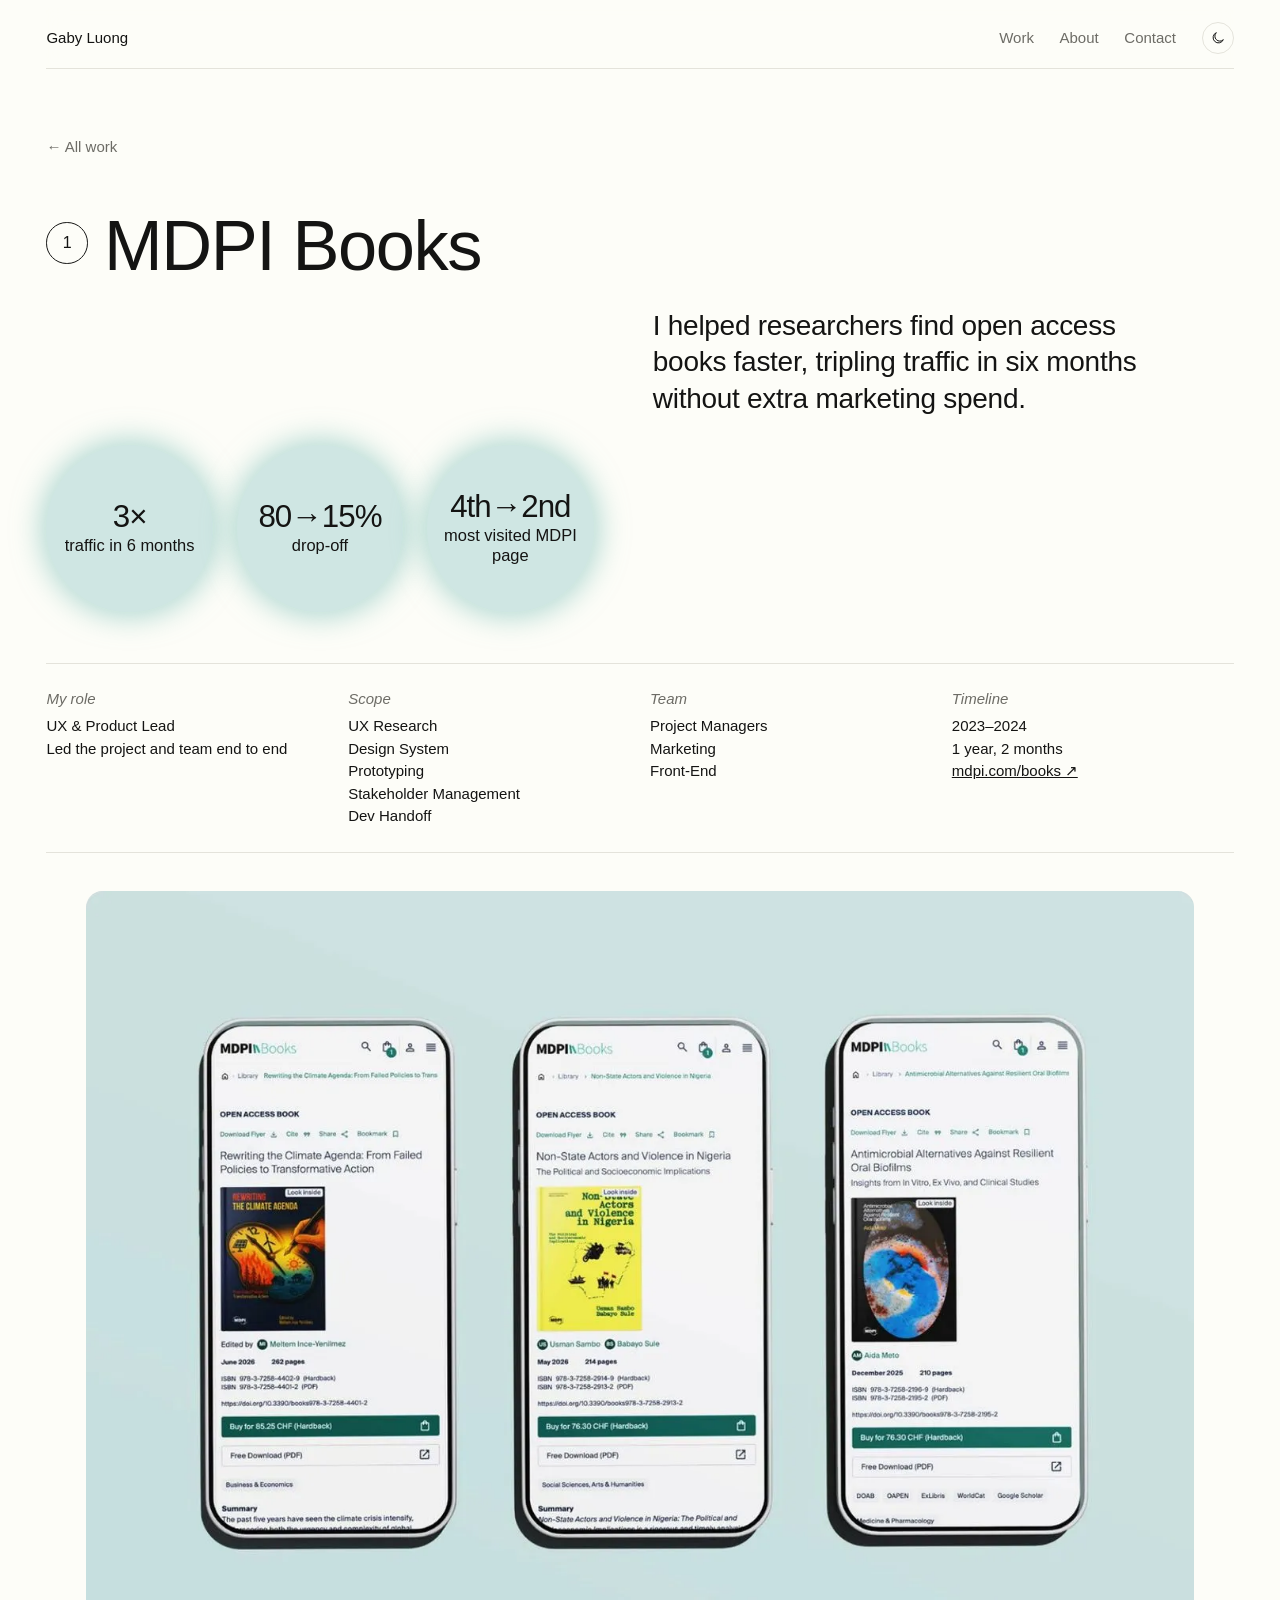
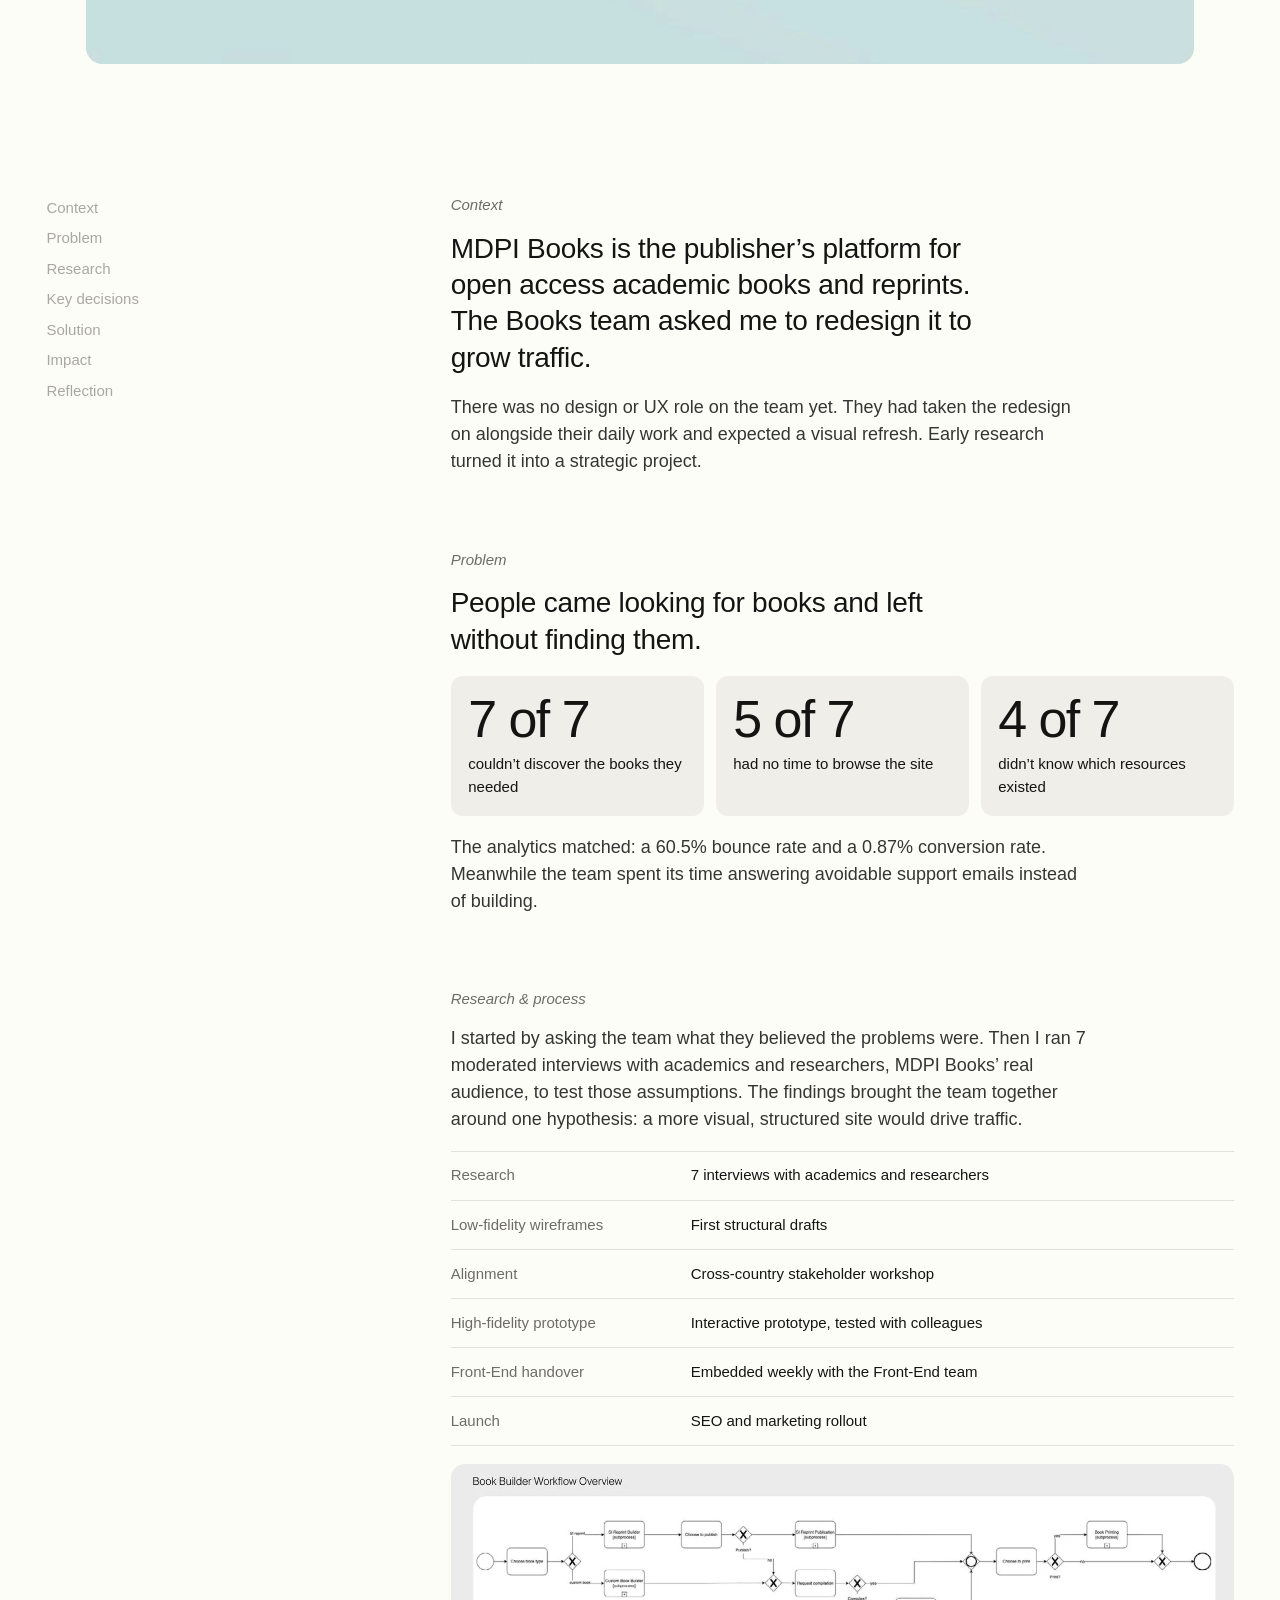
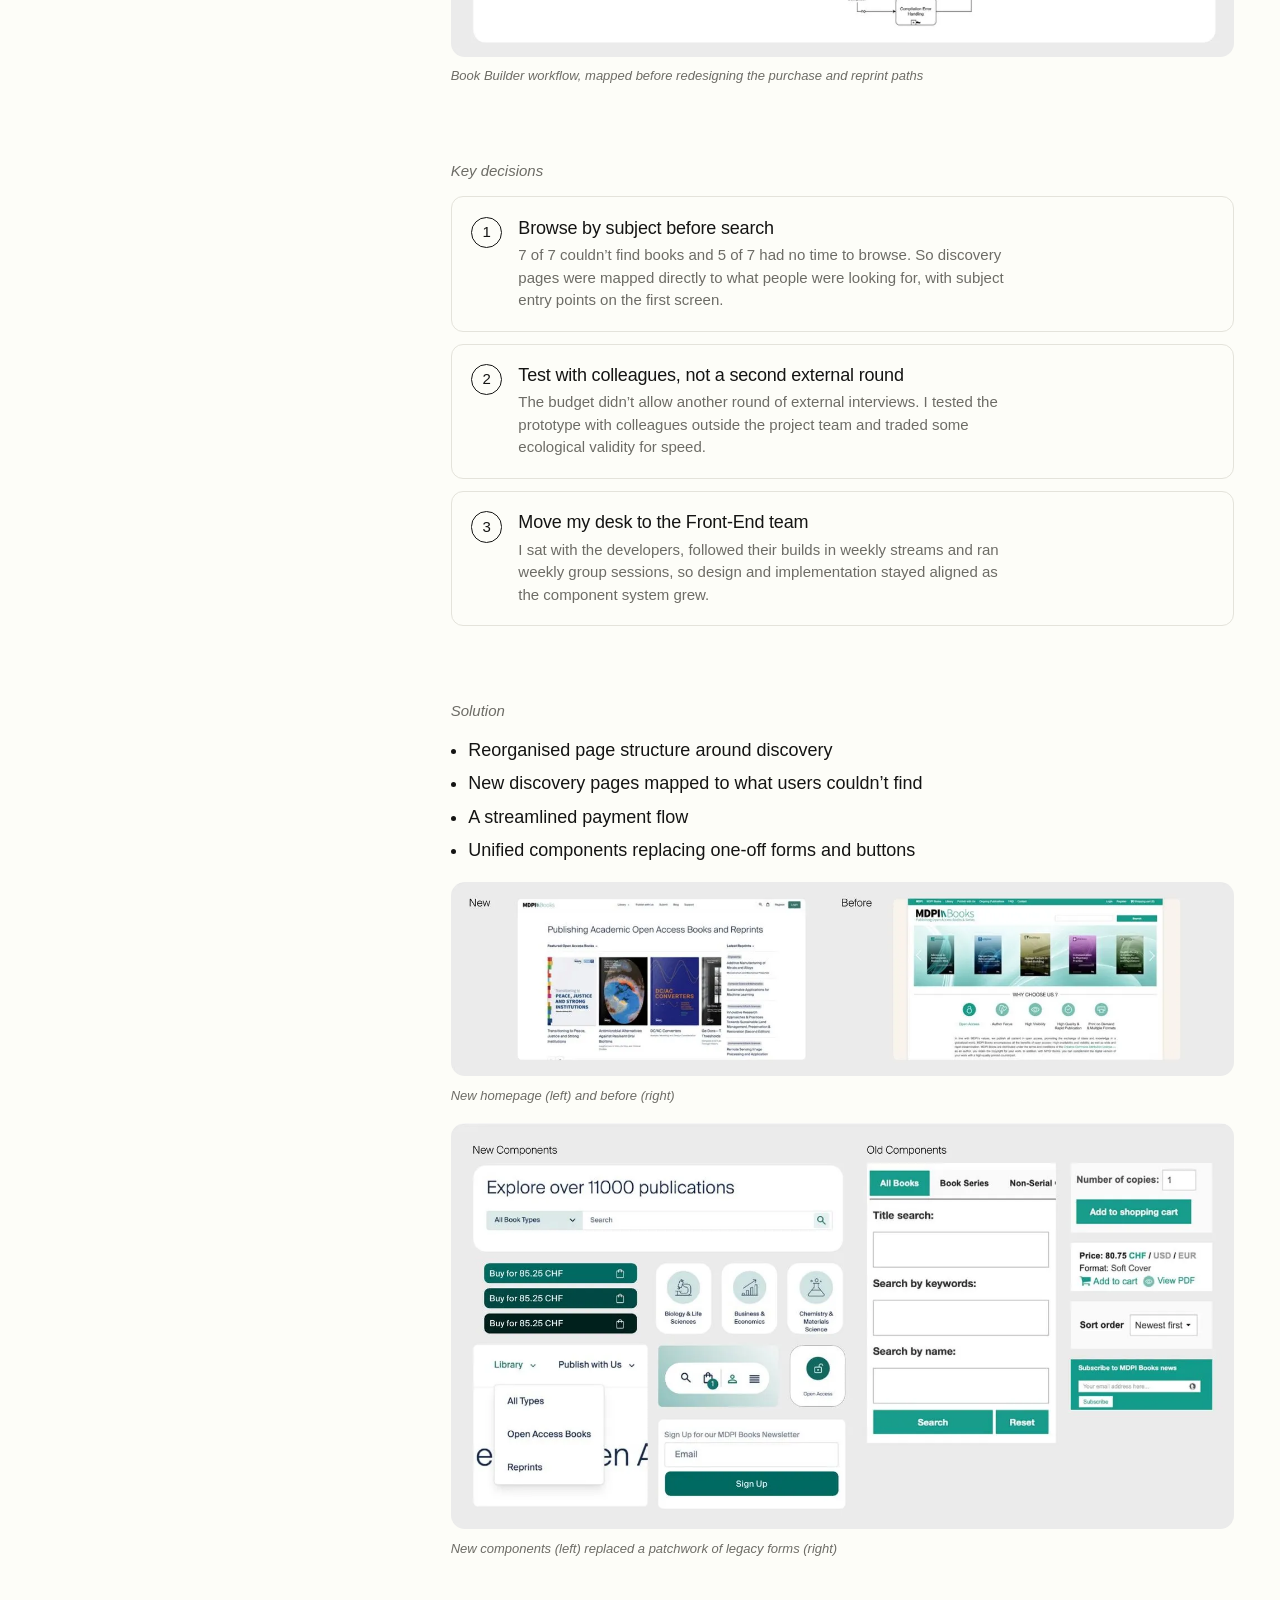
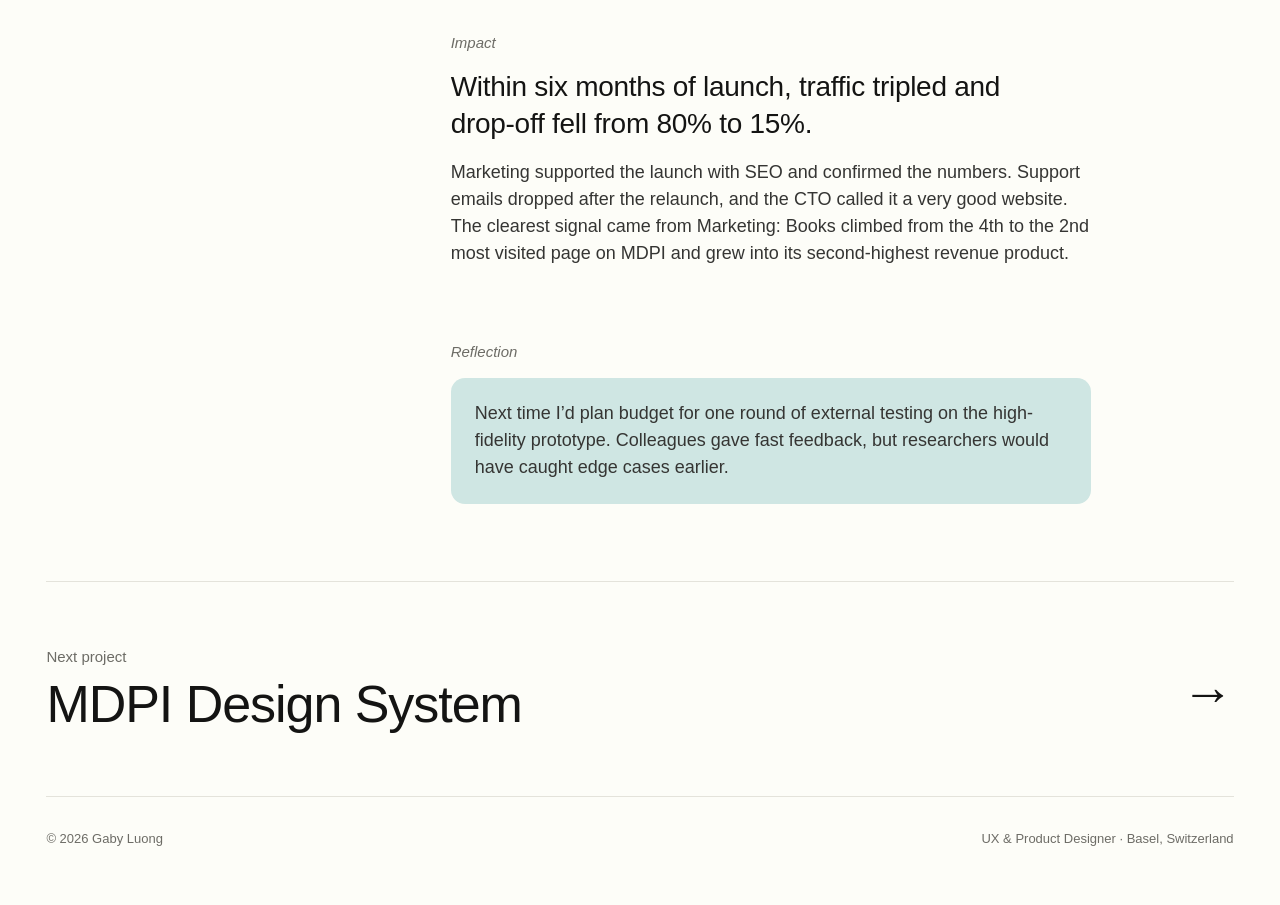
==== books/index.html @ 9b913568 "Add Gaby Luong portfolio site. Co-authored-by: Cursor <cursoragent@cursor.com>" ====
<!doctype html>
<html lang="en">
<head>
<meta charset="utf-8">
<meta name="viewport" content="width=device-width, initial-scale=1, viewport-fit=cover">
<title>MDPI Books Redesign — UX Case Study | Gaby Luong</title>
<meta name="description" content="How a research-led redesign of MDPI Books tripled traffic in six months and cut drop-off from 80% to 15%. UX case study by Gaby Luong.">
<link rel="canonical" href="https://www.gabyluong.ch/books/">
<meta name="author" content="Gaby Luong">
<meta name="robots" content="index, follow">
<meta name="theme-color" content="#FDFDF8">
<meta property="og:type" content="article">
<meta property="og:site_name" content="Gaby Luong">
<meta property="og:title" content="MDPI Books Redesign — UX Case Study | Gaby Luong">
<meta property="og:description" content="How a research-led redesign of MDPI Books tripled traffic in six months and cut drop-off from 80% to 15%. UX case study by Gaby Luong.">
<meta property="og:url" content="https://www.gabyluong.ch/books/">
<meta property="og:image" content="https://www.gabyluong.ch/assets/img/og.jpg">
<meta property="og:image:width" content="1200"><meta property="og:image:height" content="630">
<meta property="og:locale" content="en_GB">
<meta name="twitter:card" content="summary_large_image">
<link rel="icon" href="../favicon.svg" type="image/svg+xml">
<link rel="stylesheet" href="../assets/style.css">
<script>try{var t=localStorage.getItem('gl-theme');if(t)document.documentElement.setAttribute('data-theme',t)}catch(e){}</script>
<script type="application/ld+json">{"@context": "https://schema.org", "@graph": [{"@type": "Article", "headline": "MDPI Books — case study", "description": "How a research-led redesign of MDPI Books tripled traffic in six months and cut drop-off from 80% to 15%. UX case study by Gaby Luong.", "url": "https://www.gabyluong.ch/books/", "image": "https://www.gabyluong.ch/assets/img/books_hero.webp", "author": {"@type": "Person", "@id": "https://www.gabyluong.ch/#person", "name": "Gaby Luong", "jobTitle": "UX & Product Designer", "url": "https://www.gabyluong.ch/", "email": "mailto:gabyluong@hotmail.com", "address": {"@type": "PostalAddress", "addressLocality": "Basel", "addressCountry": "CH"}, "knowsAbout": ["UX Research", "Product Design", "Design Systems", "Visual Design", "Typography"], "sameAs": ["https://www.linkedin.com/"]}, "inLanguage": "en"}, {"@type": "BreadcrumbList", "itemListElement": [{"@type": "ListItem", "position": 1, "name": "Work", "item": "https://www.gabyluong.ch/"}, {"@type": "ListItem", "position": 2, "name": "MDPI Books", "item": "https://www.gabyluong.ch/books/"}]}]}</script>
</head>
<body>
<a class="skip" href="#main">Skip to content</a>
<header class="top"><div class="wrap">
  <a class="brand" href="../">Gaby Luong</a>
  <nav class="nav" aria-label="Main">
    <a href="../#work">Work</a><a href="../#about">About</a><a href="../#contact">Contact</a>
    <button class="theme" id="themeBtn" type="button" aria-label="Switch light or dark theme">
      <svg viewBox="0 0 24 24" fill="none" stroke="currentColor" stroke-width="1.5"><path d="M20 14.5A8 8 0 1 1 9.5 4a6.5 6.5 0 0 0 10.5 10.5Z"/></svg>
    </button>
  </nav>
</div></header>
<main id="main" class="wrap books">
  <section class="cs-top">
    <a class="back" href="../#work">← All work</a>
    <div class="cs-title"><span class="num">1</span><h1>MDPI Books</h1></div>
    <div class="g"><div class="l"></div><div class="r">
      <p class="tldr">I helped researchers find open access books faster, tripling traffic in six months without extra marketing spend.</p>
    </div></div>
    <div class="stats">
      <div class="stat"><b>3×</b>traffic in 6 months</div>
      <div class="stat"><b>80→15%</b>drop-off</div>
      <div class="stat"><b>4th→2nd</b>most visited MDPI page</div>
    </div>
    <dl class="meta">
      <div><dt>My role</dt><dd>UX &amp; Product Lead<br>Led the project and team end to end</dd></div>
      <div><dt>Scope</dt><dd><ul><li>UX Research</li><li>Design System</li><li>Prototyping</li><li>Stakeholder Management</li><li>Dev Handoff</li></ul></dd></div>
      <div><dt>Team</dt><dd><ul><li>Project Managers</li><li>Marketing</li><li>Front-End</li></ul></dd></div>
      <div><dt>Timeline</dt><dd>2023–2024<br>1 year, 2 months<br><a href="https://www.mdpi.com/books/" target="_blank" rel="noopener">mdpi.com/books ↗</a></dd></div>
    </dl>
    <figure class="cs-hero"><img src="../assets/img/books_hero.webp" width="1400" height="977" fetchpriority="high" decoding="async" alt="Three phones showing redesigned book detail pages"></figure>
  </section>

  <section class="cs-body g" aria-label="Case study">
    <nav class="toc" aria-label="Sections"><a href="#b-context">Context</a><a href="#b-problem">Problem</a><a href="#b-research">Research</a><a href="#b-decisions">Key decisions</a><a href="#b-solution">Solution</a><a href="#b-impact">Impact</a><a href="#b-reflect">Reflection</a></nav>
    <div class="content">
      <div class="blk" id="b-context"><h2>Context</h2>
        <p class="lead">MDPI Books is the publisher’s platform for open access academic books and reprints. The Books team asked me to redesign it to grow traffic.</p>
        <p class="t">There was no design or UX role on the team yet. They had taken the redesign on alongside their daily work and expected a visual refresh. Early research turned it into a strategic project.</p>
      </div>

      <div class="blk" id="b-problem"><h2>Problem</h2>
        <p class="lead">People came looking for books and left without finding them.</p>
        <div class="findings">
          <div class="finding"><b>7 of 7</b>couldn’t discover the books they needed</div>
          <div class="finding"><b>5 of 7</b>had no time to browse the site</div>
          <div class="finding"><b>4 of 7</b>didn’t know which resources existed</div>
        </div>
        <p class="t">The analytics matched: a 60.5% bounce rate and a 0.87% conversion rate. Meanwhile the team spent its time answering avoidable support emails instead of building.</p>
      </div>

      <div class="blk" id="b-research"><h2>Research &amp; process</h2>
        <p class="t">I started by asking the team what they believed the problems were. Then I ran 7 moderated interviews with academics and researchers, MDPI Books’ real audience, to test those assumptions. The findings brought the team together around one hypothesis: a more visual, structured site would drive traffic.</p>
        <ol class="steps">
          <li><span>Research</span><span>7 interviews with academics and researchers</span></li>
          <li><span>Low-fidelity wireframes</span><span>First structural drafts</span></li>
          <li><span>Alignment</span><span>Cross-country stakeholder workshop</span></li>
          <li><span>High-fidelity prototype</span><span>Interactive prototype, tested with colleagues</span></li>
          <li><span>Front-End handover</span><span>Embedded weekly with the Front-End team</span></li>
          <li><span>Launch</span><span>SEO and marketing rollout</span></li>
        </ol>
        <figure class="fig"><div class="frame"><img src="../assets/img/books_flow.webp" width="1400" height="345" loading="lazy" decoding="async" alt="Book Builder workflow diagram"></div><figcaption>Book Builder workflow, mapped before redesigning the purchase and reprint paths</figcaption></figure>
      </div>

      <div class="blk" id="b-decisions"><h2>Key decisions</h2>
        <div class="decisions">
          <div class="dec"><span class="num">1</span><h3>Browse by subject before search</h3><p>7 of 7 couldn’t find books and 5 of 7 had no time to browse. So discovery pages were mapped directly to what people were looking for, with subject entry points on the first screen.</p></div>
          <div class="dec"><span class="num">2</span><h3>Test with colleagues, not a second external round</h3><p>The budget didn’t allow another round of external interviews. I tested the prototype with colleagues outside the project team and traded some ecological validity for speed.</p></div>
          <div class="dec"><span class="num">3</span><h3>Move my desk to the Front-End team</h3><p>I sat with the developers, followed their builds in weekly streams and ran weekly group sessions, so design and implementation stayed aligned as the component system grew.</p></div>
        </div>
      </div>

      <div class="blk" id="b-solution"><h2>Solution</h2>
        <ul class="list"><li>Reorganised page structure around discovery</li><li>New discovery pages mapped to what users couldn’t find</li><li>A streamlined payment flow</li><li>Unified components replacing one-off forms and buttons</li></ul>
        <figure class="fig"><div class="frame"><img src="../assets/img/books_before.webp" width="1400" height="348" loading="lazy" decoding="async" alt="New and old MDPI Books homepage side by side"></div><figcaption>New homepage (left) and before (right)</figcaption></figure>
        <figure class="fig"><div class="frame"><img src="../assets/img/books_comp.webp" width="1400" height="727" loading="lazy" decoding="async" alt="New components next to old components"></div><figcaption>New components (left) replaced a patchwork of legacy forms (right)</figcaption></figure>
      </div>

      <div class="blk" id="b-impact"><h2>Impact</h2>
        <p class="lead">Within six months of launch, traffic tripled and drop-off fell from 80% to 15%.</p>
        <p class="t">Marketing supported the launch with SEO and confirmed the numbers. Support emails dropped after the relaunch, and the CTO called it a very good website. The clearest signal came from Marketing: Books climbed from the 4th to the 2nd most visited page on MDPI and grew into its second-highest revenue product.</p>
      </div>

      <div class="blk" id="b-reflect"><h2>Reflection</h2>
        <p class="t reflect">Next time I’d plan budget for one round of external testing on the high-fidelity prototype. Colleagues gave fast feedback, but researchers would have caught edge cases earlier.</p>
      </div>
    </div>
  </section>
  <a class="next" href="../design-system/"><div><span class="label">Next project</span><h2>MDPI Design System</h2></div><span class="arr">→</span></a>
</main>
<footer class="wrap"><span>© 2026 Gaby Luong</span><span>UX &amp; Product Designer · Basel, Switzerland</span></footer>
<script src="../assets/main.js" defer></script>
</body>
</html>
---- assets/style.css ----
:root{
  --bg:#FDFDF8; --ink:#141413; --muted:#6D6C66; --faint:#A9A8A0; --line:#E4E3DB; --panel:#EFEEE8;
  --link:#2438E8;
  --t-books:#CFE6E3; --t-hub:#FCD9DC; --t-ds:#D3EAFB; --t-vis:#E8E7E0;
  --g-books:rgba(120,190,180,.55); --g-hub:rgba(245,150,160,.5); --g-ds:rgba(120,185,240,.55);
  --f:"Helvetica Neue",Helvetica,"Arial Nova",Arial,system-ui,sans-serif;
  --s-xs:.8125rem; --s-sm:.9375rem; --s-md:1.125rem; --s-lg:clamp(1.35rem,1.1rem + .9vw,1.75rem);
  --s-xl:clamp(1.9rem,1.2rem + 2.6vw,3.25rem); --s-xxl:clamp(2.3rem,1.2rem + 4vw,4.6rem);
  --gut:clamp(16px,3vw,40px);
}
@media (prefers-color-scheme:dark){:root:not([data-theme="light"]){
  color-scheme:dark;--bg:#121211;--ink:#F1F0EA;--muted:#A3A29A;--faint:#6B6A64;--line:#2A2A27;--panel:#1C1C1A;--link:#8E9BFF;
  --t-books:#1F3432;--t-hub:#3A2427;--t-ds:#1D2E3D;--t-vis:#23231F;
  --g-books:rgba(90,170,160,.35);--g-hub:rgba(230,120,135,.3);--g-ds:rgba(90,160,230,.35);}}
:root[data-theme="dark"]{
  color-scheme:dark;--bg:#121211;--ink:#F1F0EA;--muted:#A3A29A;--faint:#6B6A64;--line:#2A2A27;--panel:#1C1C1A;--link:#8E9BFF;
  --t-books:#1F3432;--t-hub:#3A2427;--t-ds:#1D2E3D;--t-vis:#23231F;
  --g-books:rgba(90,170,160,.35);--g-hub:rgba(230,120,135,.3);--g-ds:rgba(90,160,230,.35);}
*{box-sizing:border-box}
body{background:var(--bg);color:var(--ink);font-family:var(--f);font-size:var(--s-md);line-height:1.5;-webkit-font-smoothing:antialiased;padding-inline:var(--gut)}
a{color:inherit}
h1,h2,h3{font-weight:400;margin:0;text-wrap:balance;letter-spacing:-.02em;line-height:1.08}
p{margin:0}
img{display:block;max-width:100%;height:auto}
:focus-visible{outline:2px solid var(--link);outline-offset:3px;border-radius:4px}
.wrap{max-width:1440px;margin-inline:auto}

/* header */
.top{position:sticky;top:env(safe-area-inset-top,0px);z-index:10;background:color-mix(in srgb,var(--bg) 88%,transparent);backdrop-filter:blur(10px);border-bottom:1px solid var(--line)}
.top .wrap{display:flex;align-items:center;justify-content:space-between;gap:1rem;padding-block:14px}
.brand{text-decoration:none;font-size:var(--s-sm)}
.nav{display:flex;align-items:center;gap:clamp(.9rem,2vw,2rem);font-size:var(--s-sm)}
.nav a{text-decoration:none;color:var(--muted)}
.nav a:hover,.nav a[aria-current="true"]{color:var(--ink)}
.theme{appearance:none;border:1px solid var(--line);background:transparent;color:var(--ink);width:32px;height:32px;border-radius:50%;cursor:pointer;display:grid;place-items:center}
.theme svg{width:16px;height:16px}

/* grid system: 12 cols like the PDF's left meta / right statement */
.g{display:grid;grid-template-columns:repeat(12,1fr);column-gap:clamp(16px,2vw,32px)}
.l{grid-column:1/span 5}.r{grid-column:6/-1}
@media (min-width:1000px){.l{grid-column:1/span 6}.r{grid-column:7/-1}}
@media (max-width:760px){.g{display:block}.l{margin-bottom:1.25rem}}
.label{font-size:var(--s-sm);color:var(--muted)}

/* hero */
.hero{padding-block:clamp(56px,10vw,140px) clamp(48px,7vw,96px)}
.hero h1{font-size:var(--s-xxl);line-height:1.04;letter-spacing:-.03em}
.hero .muted{color:var(--faint)}
.hero-meta{display:flex;flex-wrap:wrap;gap:.6rem 1.5rem;margin-top:2rem;font-size:var(--s-sm)}
.pill{display:inline-flex;align-items:center;gap:.5rem;padding:.55rem 1rem;border:1px solid var(--line);border-radius:999px;text-decoration:none}
.pill:hover{border-color:var(--ink)}
.pill.solid{background:var(--ink);color:var(--bg);border-color:var(--ink)}
.dot{width:8px;height:8px;border-radius:50%;background:#3CB371;box-shadow:0 0 0 4px color-mix(in srgb,#3CB371 22%,transparent)}
.avail{display:inline-flex;align-items:center;gap:.6rem;color:var(--muted)}

/* section heads */
.sec{padding-block:clamp(40px,6vw,88px);border-top:1px solid var(--line)}
.sec-head{margin-bottom:clamp(24px,3vw,40px)}
.sec-head h2{font-size:var(--s-lg)}

/* case cards */
.cases{display:grid;gap:clamp(40px,5vw,72px)}
.card{display:grid;grid-template-columns:7fr 5fr;gap:clamp(20px,3vw,48px);text-decoration:none;align-items:start}
.card .media{border-radius:14px;overflow:hidden;background:var(--panel);aspect-ratio:16/11}
.card .media img{width:100%;height:100%;object-fit:cover;transition:transform .6s cubic-bezier(.2,.7,.2,1)}
.card:hover .media img{transform:scale(1.025)}
.card .body{display:flex;flex-direction:column;gap:1.1rem;padding-top:.25rem}
.num{display:inline-grid;place-items:center;width:2.1em;height:2.1em;border:1px solid currentColor;border-radius:50%;font-size:var(--s-sm);flex:none}
.card h3{font-size:var(--s-xl);display:flex;gap:.9rem;align-items:flex-start}
.card h3 .num{margin-top:.35em}
.card .what{color:var(--muted);font-size:var(--s-md);max-width:44ch}
.facts{display:grid;grid-template-columns:auto 1fr;gap:.35rem 1.25rem;font-size:var(--s-sm);margin:0}
.facts dt{color:var(--muted);font-style:italic}
.facts dd{margin:0}
.result{display:flex;gap:.75rem;align-items:baseline;padding:1rem 1.1rem;border-radius:12px;font-size:var(--s-sm)}
.result b{font-weight:500;font-size:var(--s-lg);letter-spacing:-.02em;white-space:nowrap}
.card .cta{font-size:var(--s-sm);display:inline-flex;gap:.4rem;align-items:center}
.card .cta span{transition:transform .25s}
.card:hover .cta span{transform:translateX(4px)}
.tb{background:var(--t-books)}.th{background:var(--t-hub)}.td{background:var(--t-ds)}
@media (max-width:860px){.card{grid-template-columns:1fr}}

/* visual work */
.vis{display:grid;grid-template-columns:repeat(3,1fr);gap:clamp(16px,2vw,32px)}
.vis figure{margin:0;display:flex;flex-direction:column;gap:.9rem}
.vis .ph{border-radius:14px;overflow:hidden;background:var(--panel);aspect-ratio:4/5}
.vis .ph img{width:100%;height:100%;object-fit:cover}
.vis h3{font-size:var(--s-md);letter-spacing:-.01em;display:flex;gap:.6rem;align-items:center}
.vis h3 .num{font-size:.75rem}
.vis p{font-size:var(--s-sm);color:var(--muted);max-width:42ch}
.vis .yr{font-size:var(--s-xs);color:var(--faint)}
@media (max-width:860px){.vis{grid-template-columns:1fr}.vis .ph{aspect-ratio:4/3}}

/* about */
.about p{font-size:var(--s-lg);line-height:1.3;letter-spacing:-.01em;max-width:30ch}
.about p+p{margin-top:1.2em}
.contact{display:grid;gap:.4rem;font-size:var(--s-sm)}
.contact .val{user-select:all}
footer{padding-block:32px 48px;border-top:1px solid var(--line);font-size:var(--s-xs);color:var(--muted);display:flex;justify-content:space-between;gap:1rem;flex-wrap:wrap}

/* ---------- case study ---------- */
.cs-top{padding-block:clamp(32px,5vw,64px) clamp(24px,3vw,40px)}
.back{font-size:var(--s-sm);color:var(--muted);text-decoration:none;display:inline-flex;gap:.4rem}
.back:hover{color:var(--ink)}
.cs-title{display:flex;gap:1rem;align-items:flex-start;margin-top:clamp(24px,4vw,48px)}
.cs-title h1{font-size:var(--s-xxl)}
.cs-title .num{font-size:1rem;margin-top:.9em;width:2.6em;height:2.6em}
.tldr{font-size:var(--s-lg);line-height:1.3;letter-spacing:-.01em;max-width:34ch;margin-top:1.5rem}
.stats{display:flex;flex-wrap:wrap;gap:clamp(12px,2vw,24px);margin-top:1.75rem}
.stat{width:clamp(128px,13vw,184px);aspect-ratio:1;border-radius:50%;display:grid;place-content:center;text-align:center;padding:1rem;font-size:clamp(.85rem,.75rem + .35vw,1.05rem);line-height:1.2}
.stat b{display:block;font-weight:400;font-size:1.9em;letter-spacing:-.03em;line-height:1;margin-bottom:.25rem}
.books .stat{background:var(--t-books);box-shadow:0 0 28px 6px var(--g-books)}
.hub .stat{background:var(--t-hub);box-shadow:0 0 28px 6px var(--g-hub)}
.ds .stat{background:var(--t-ds);box-shadow:0 0 28px 6px var(--g-ds)}
@media (max-width:520px){.stats{flex-wrap:nowrap;gap:10px}.stat{width:auto;flex:1;min-width:0;padding:.5rem;font-size:.72rem}.stat b{font-size:1.6em}}
.meta{display:grid;grid-template-columns:repeat(4,1fr);gap:1.25rem;padding-block:1.5rem;border-top:1px solid var(--line);border-bottom:1px solid var(--line);margin-top:clamp(32px,4vw,56px);font-size:var(--s-sm)}
.meta dt{color:var(--muted);font-style:italic;margin-bottom:.3rem}
.meta dd{margin:0}
.meta ul{margin:0;padding:0;list-style:none}
@media (max-width:760px){.meta{grid-template-columns:1fr 1fr}}
.cs-hero{margin-top:clamp(24px,3vw,40px);border-radius:16px;overflow:hidden}
.cs-hero img{width:100%}
.books .cs-hero{background:var(--t-books)}.hub .cs-hero{background:var(--t-hub)}.ds .cs-hero{background:var(--t-ds)}

.cs-body{padding-block:clamp(48px,6vw,96px)}
.toc{position:sticky;top:calc(env(safe-area-inset-top,0px) + 84px);align-self:start;grid-column:1/span 3;display:flex;flex-direction:column;gap:.5rem;font-size:var(--s-sm)}
.toc a{text-decoration:none;color:var(--faint)}
.toc a:hover{color:var(--ink)}
.content{grid-column:5/-1;display:flex;flex-direction:column;gap:clamp(48px,6vw,88px)}
@media (max-width:1000px){.toc{display:none}.content{grid-column:1/-1}}
.blk{display:flex;flex-direction:column;gap:1.1rem;scroll-margin-top:90px}
.blk h2{font-size:var(--s-sm);color:var(--muted);letter-spacing:0;font-style:italic}
.blk .lead{font-size:var(--s-lg);line-height:1.3;letter-spacing:-.01em;max-width:36ch}
.blk p.t{max-width:64ch;color:color-mix(in srgb,var(--ink) 86%,var(--bg))}
.fig{margin:0;display:flex;flex-direction:column;gap:.6rem}
.fig .frame{background:var(--panel);border-radius:14px;overflow:hidden}
.fig figcaption{font-size:var(--s-xs);color:var(--muted);font-style:italic}
.pair{display:grid;grid-template-columns:1fr 1fr;gap:clamp(12px,1.5vw,24px)}
@media (max-width:640px){.pair{grid-template-columns:1fr}}
.findings{display:grid;grid-template-columns:repeat(3,1fr);gap:12px}
.finding{padding:1.1rem;border-radius:12px;background:var(--panel);font-size:var(--s-sm);display:flex;flex-direction:column;gap:.5rem}
.finding b{font-weight:400;font-size:var(--s-xl);letter-spacing:-.03em;line-height:1}
@media (max-width:640px){.findings{grid-template-columns:1fr}}
.steps{list-style:none;margin:0;padding:0;border-top:1px solid var(--line)}
.steps li{display:grid;grid-template-columns:minmax(9rem,14rem) 1fr;gap:1rem;padding-block:.8rem;border-bottom:1px solid var(--line);font-size:var(--s-sm)}
.steps li span:first-child{color:var(--muted)}
@media (max-width:520px){.steps li{grid-template-columns:1fr;gap:.2rem}}
.decisions{display:grid;gap:12px}
.dec{display:grid;grid-template-columns:auto 1fr;gap:.25rem 1rem;padding:1.2rem;border:1px solid var(--line);border-radius:12px}
.dec .num{grid-row:span 2}
.dec h3{font-size:var(--s-md);letter-spacing:-.01em;line-height:1.3}
.dec p{font-size:var(--s-sm);color:var(--muted);max-width:60ch}
.quote{padding:1.5rem 1.6rem;border:1px solid var(--line);border-radius:16px;font-style:italic;font-size:var(--s-md);max-width:60ch}
.quote cite{display:block;margin-top:.75rem;font-size:var(--s-xs);color:var(--muted);font-style:normal}
.list{margin:0;padding-left:1.1rem;display:grid;gap:.4rem;max-width:62ch}
.reflect{padding:1.4rem 1.5rem;border-radius:14px}
.books .reflect{background:var(--t-books)}.hub .reflect{background:var(--t-hub)}.ds .reflect{background:var(--t-ds)}
.next{display:flex;justify-content:space-between;align-items:flex-end;gap:1rem;padding-block:clamp(40px,5vw,72px);border-top:1px solid var(--line);text-decoration:none}
.next .label{display:block;margin-bottom:.5rem}
.next h2{font-size:var(--s-xl)}
.next .arr{font-size:var(--s-xl);transition:transform .25s}
.next:hover .arr{transform:translateX(6px)}
@media (prefers-reduced-motion:reduce){*{transition:none!important}}

.skip{position:absolute;left:-999px;top:8px;background:var(--ink);color:var(--bg);padding:.5rem 1rem;border-radius:6px;z-index:20}.skip:focus{left:16px}
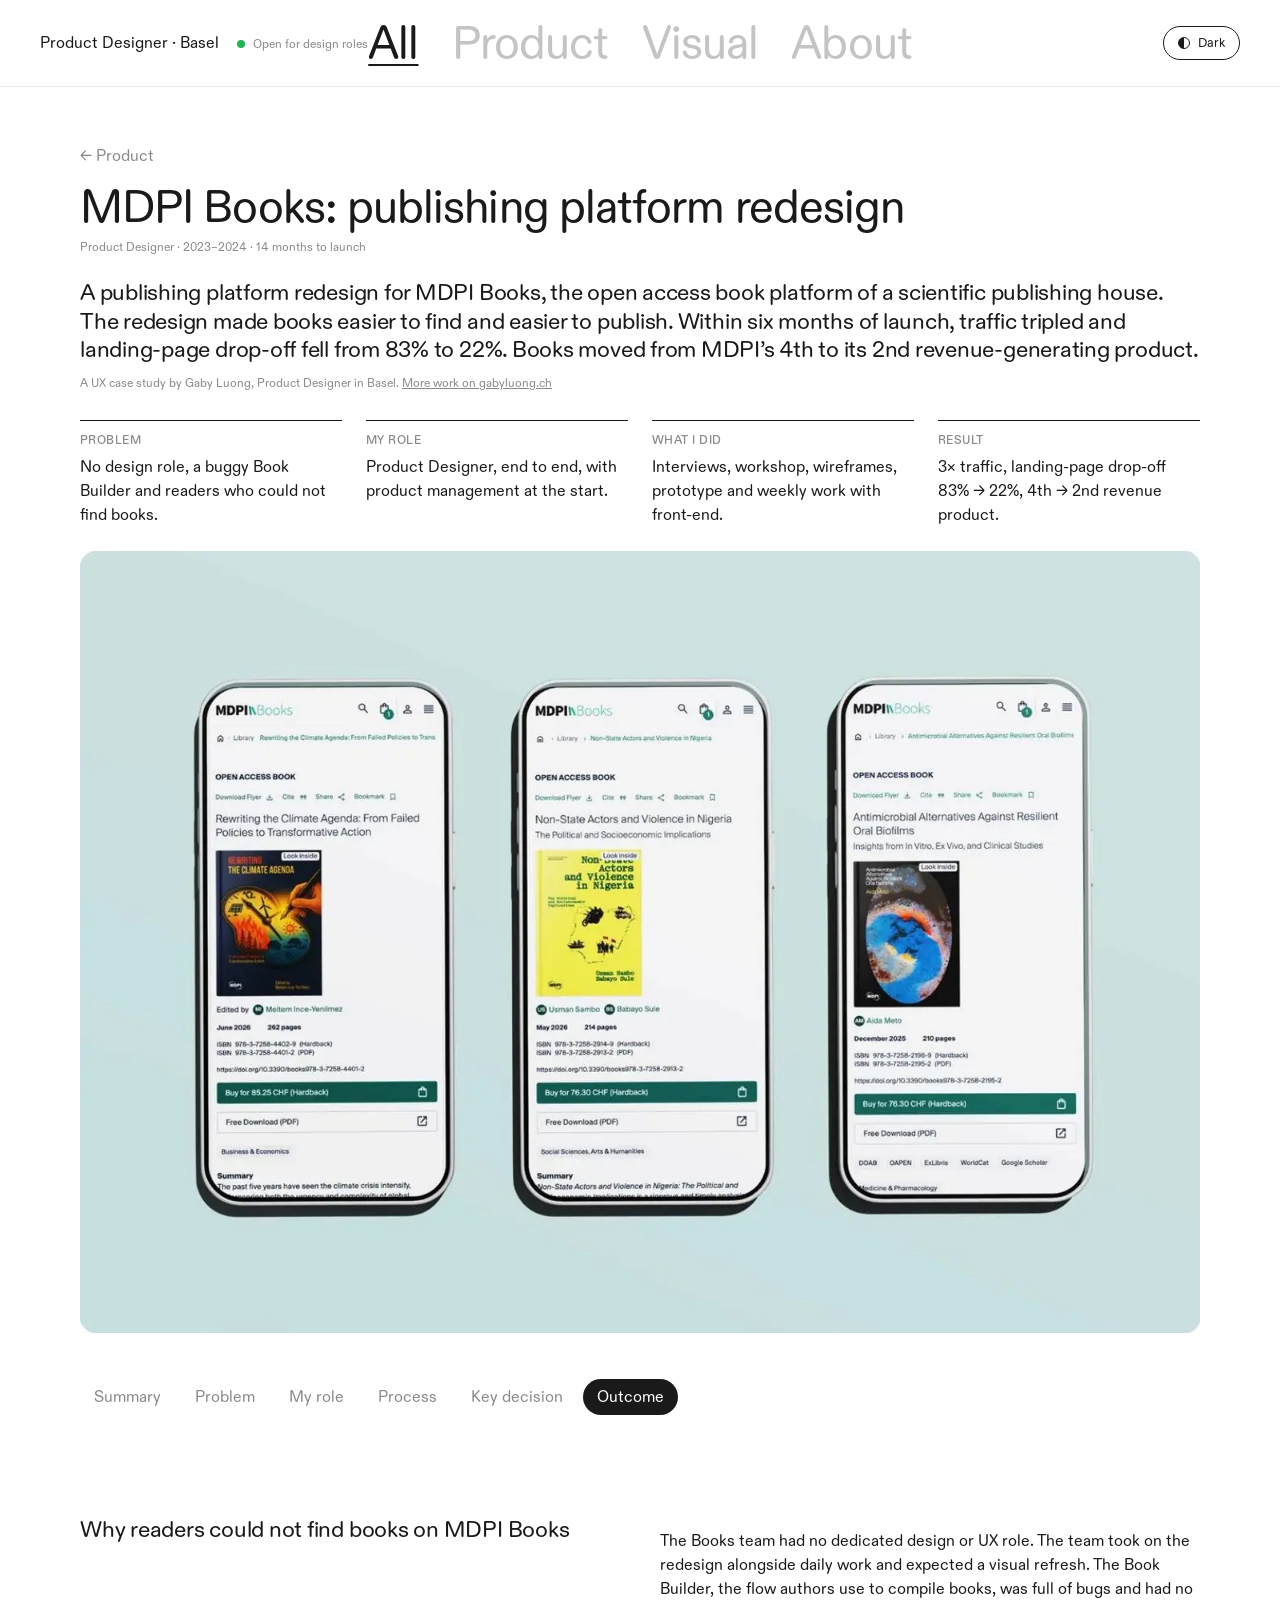
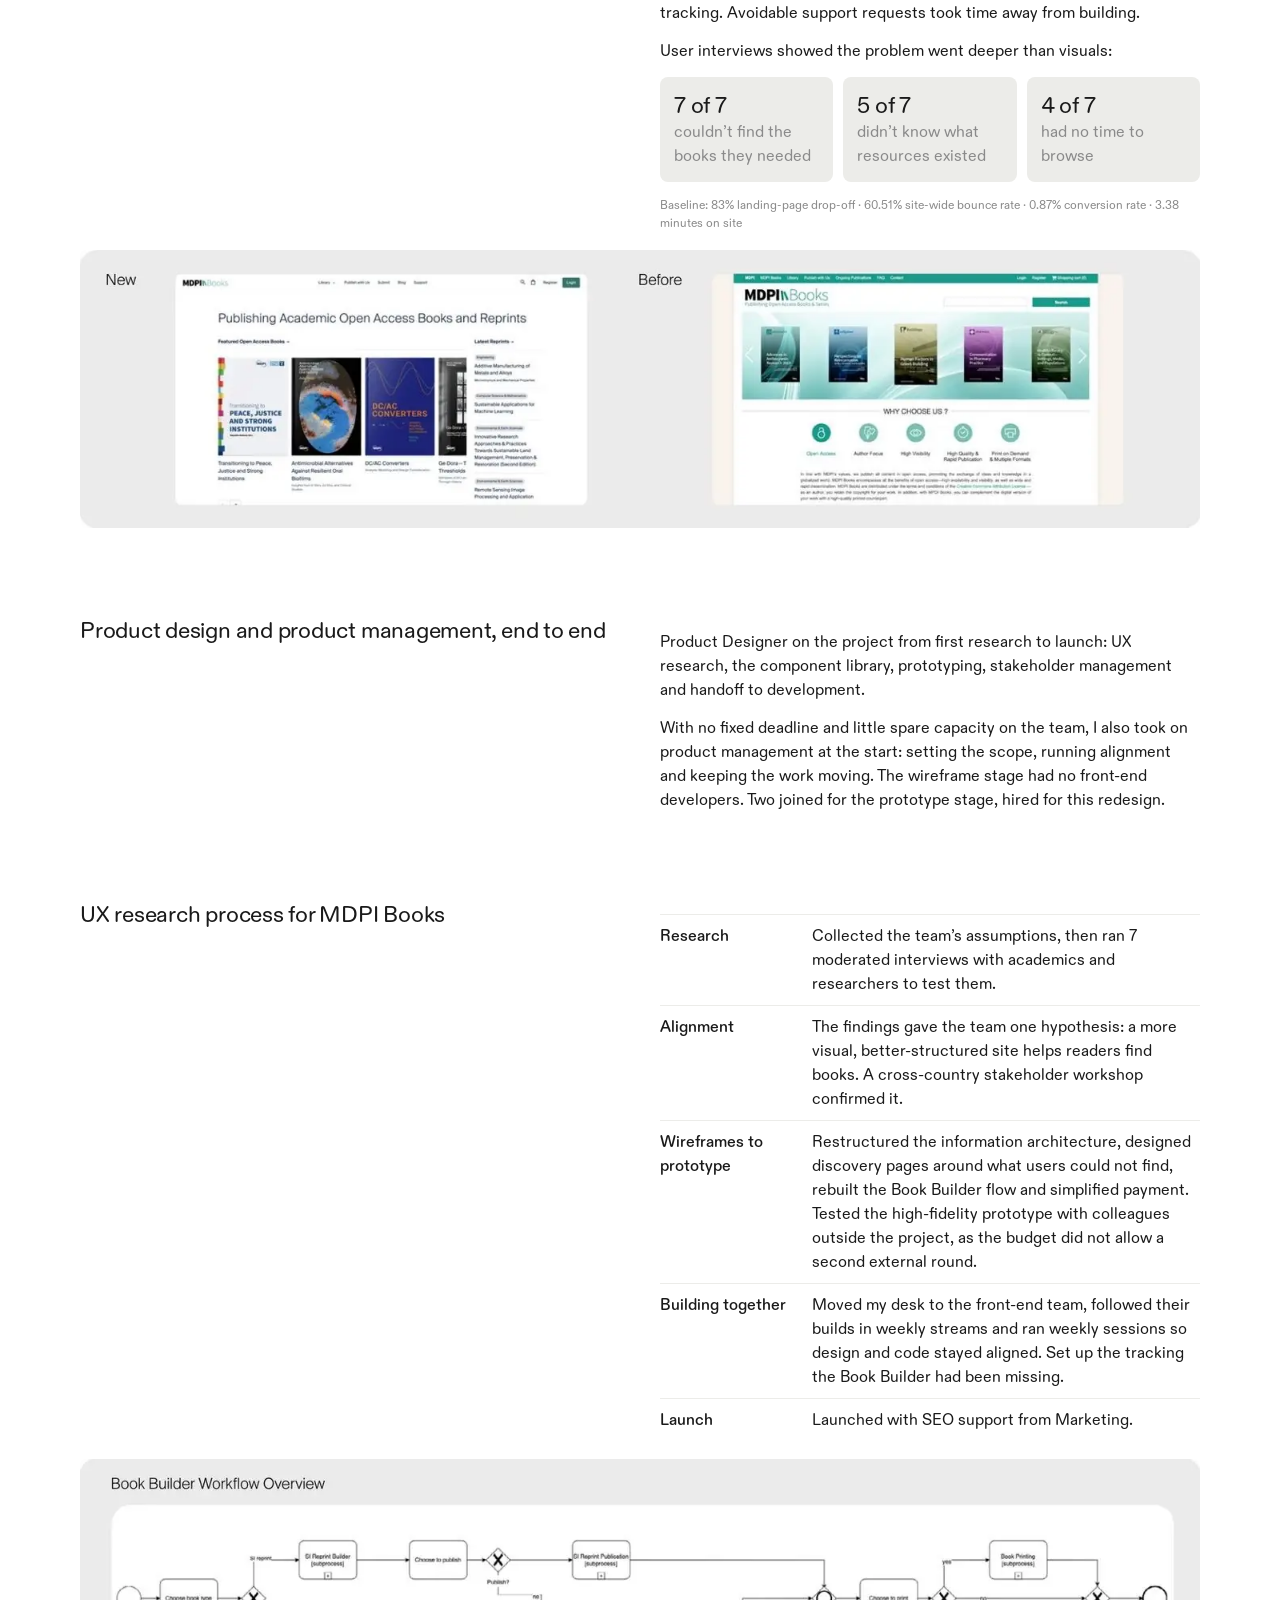
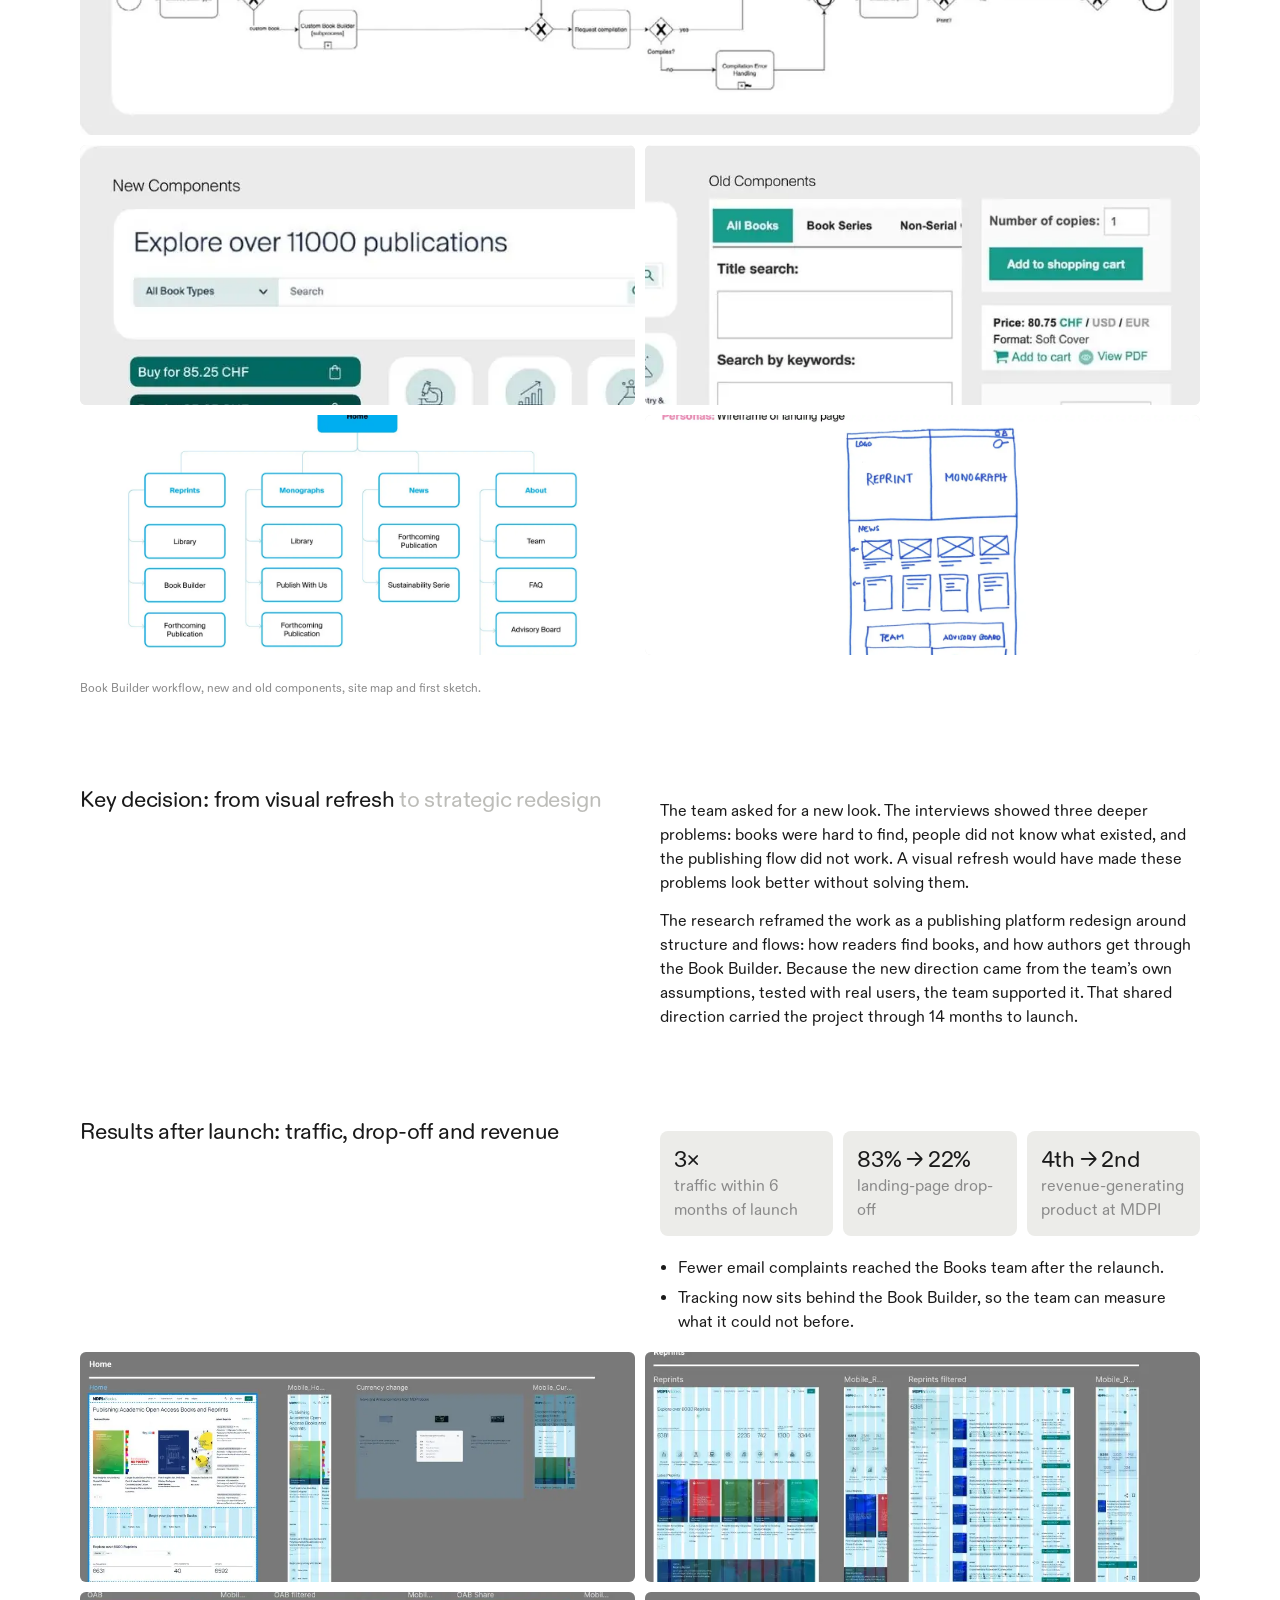
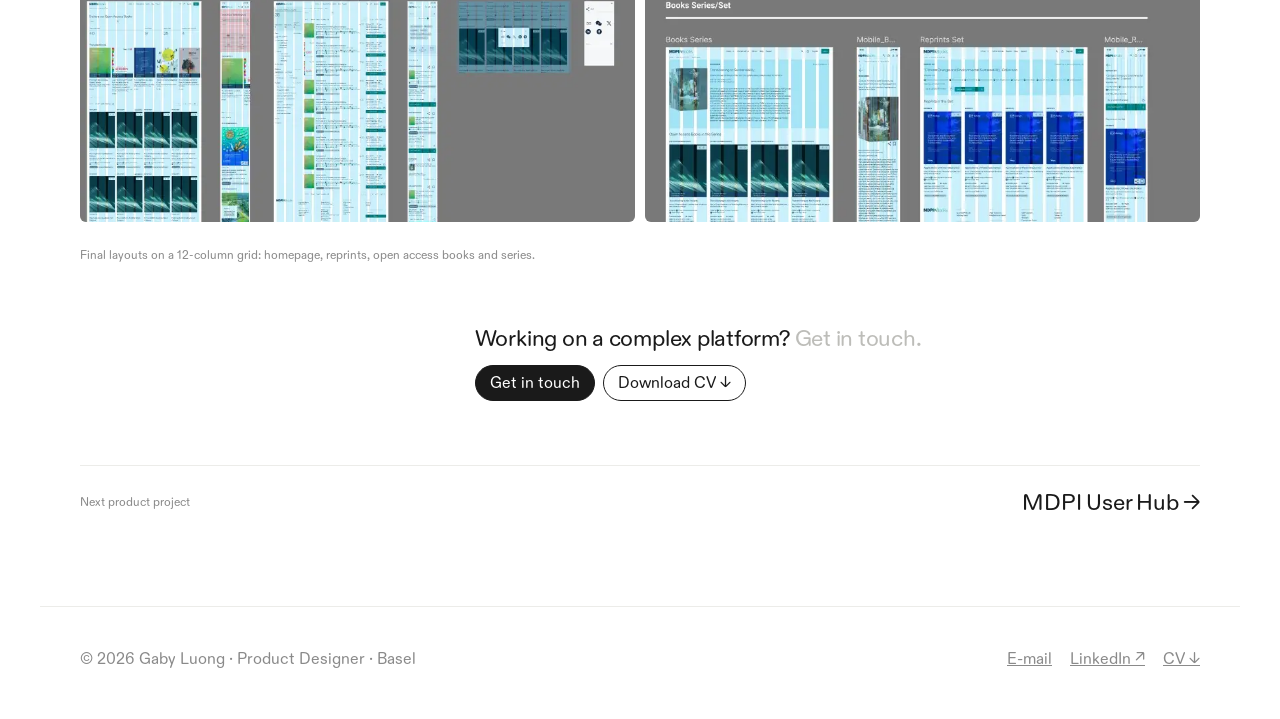
==== commit 4d69263c: "New portfolio version (wireframe 3.1) - Single-page site: All · Product · Visual · About, case studi" ====
--- a/books/index.html
+++ b/books/index.html
@@ -1,118 +1 @@
-<!doctype html>
-<html lang="en">
-<head>
-<meta charset="utf-8">
-<meta name="viewport" content="width=device-width, initial-scale=1, viewport-fit=cover">
-<title>MDPI Books Redesign — UX Case Study | Gaby Luong</title>
-<meta name="description" content="How a research-led redesign of MDPI Books tripled traffic in six months and cut drop-off from 80% to 15%. UX case study by Gaby Luong.">
-<link rel="canonical" href="https://www.gabyluong.ch/books/">
-<meta name="author" content="Gaby Luong">
-<meta name="robots" content="index, follow">
-<meta name="theme-color" content="#FDFDF8">
-<meta property="og:type" content="article">
-<meta property="og:site_name" content="Gaby Luong">
-<meta property="og:title" content="MDPI Books Redesign — UX Case Study | Gaby Luong">
-<meta property="og:description" content="How a research-led redesign of MDPI Books tripled traffic in six months and cut drop-off from 80% to 15%. UX case study by Gaby Luong.">
-<meta property="og:url" content="https://www.gabyluong.ch/books/">
-<meta property="og:image" content="https://www.gabyluong.ch/assets/img/og.jpg">
-<meta property="og:image:width" content="1200"><meta property="og:image:height" content="630">
-<meta property="og:locale" content="en_GB">
-<meta name="twitter:card" content="summary_large_image">
-<link rel="icon" href="../favicon.svg" type="image/svg+xml">
-<link rel="stylesheet" href="../assets/style.css">
-<script>try{var t=localStorage.getItem('gl-theme');if(t)document.documentElement.setAttribute('data-theme',t)}catch(e){}</script>
-<script type="application/ld+json">{"@context": "https://schema.org", "@graph": [{"@type": "Article", "headline": "MDPI Books — case study", "description": "How a research-led redesign of MDPI Books tripled traffic in six months and cut drop-off from 80% to 15%. UX case study by Gaby Luong.", "url": "https://www.gabyluong.ch/books/", "image": "https://www.gabyluong.ch/assets/img/books_hero.webp", "author": {"@type": "Person", "@id": "https://www.gabyluong.ch/#person", "name": "Gaby Luong", "jobTitle": "UX & Product Designer", "url": "https://www.gabyluong.ch/", "email": "mailto:gabyluong@hotmail.com", "address": {"@type": "PostalAddress", "addressLocality": "Basel", "addressCountry": "CH"}, "knowsAbout": ["UX Research", "Product Design", "Design Systems", "Visual Design", "Typography"], "sameAs": ["https://www.linkedin.com/"]}, "inLanguage": "en"}, {"@type": "BreadcrumbList", "itemListElement": [{"@type": "ListItem", "position": 1, "name": "Work", "item": "https://www.gabyluong.ch/"}, {"@type": "ListItem", "position": 2, "name": "MDPI Books", "item": "https://www.gabyluong.ch/books/"}]}]}</script>
-</head>
-<body>
-<a class="skip" href="#main">Skip to content</a>
-<header class="top"><div class="wrap">
-  <a class="brand" href="../">Gaby Luong</a>
-  <nav class="nav" aria-label="Main">
-    <a href="../#work">Work</a><a href="../#about">About</a><a href="../#contact">Contact</a>
-    <button class="theme" id="themeBtn" type="button" aria-label="Switch light or dark theme">
-      <svg viewBox="0 0 24 24" fill="none" stroke="currentColor" stroke-width="1.5"><path d="M20 14.5A8 8 0 1 1 9.5 4a6.5 6.5 0 0 0 10.5 10.5Z"/></svg>
-    </button>
-  </nav>
-</div></header>
-<main id="main" class="wrap books">
-  <section class="cs-top">
-    <a class="back" href="../#work">← All work</a>
-    <div class="cs-title"><span class="num">1</span><h1>MDPI Books</h1></div>
-    <div class="g"><div class="l"></div><div class="r">
-      <p class="tldr">I helped researchers find open access books faster, tripling traffic in six months without extra marketing spend.</p>
-    </div></div>
-    <div class="stats">
-      <div class="stat"><b>3×</b>traffic in 6 months</div>
-      <div class="stat"><b>80→15%</b>drop-off</div>
-      <div class="stat"><b>4th→2nd</b>most visited MDPI page</div>
-    </div>
-    <dl class="meta">
-      <div><dt>My role</dt><dd>UX &amp; Product Lead<br>Led the project and team end to end</dd></div>
-      <div><dt>Scope</dt><dd><ul><li>UX Research</li><li>Design System</li><li>Prototyping</li><li>Stakeholder Management</li><li>Dev Handoff</li></ul></dd></div>
-      <div><dt>Team</dt><dd><ul><li>Project Managers</li><li>Marketing</li><li>Front-End</li></ul></dd></div>
-      <div><dt>Timeline</dt><dd>2023–2024<br>1 year, 2 months<br><a href="https://www.mdpi.com/books/" target="_blank" rel="noopener">mdpi.com/books ↗</a></dd></div>
-    </dl>
-    <figure class="cs-hero"><img src="../assets/img/books_hero.webp" width="1400" height="977" fetchpriority="high" decoding="async" alt="Three phones showing redesigned book detail pages"></figure>
-  </section>
-
-  <section class="cs-body g" aria-label="Case study">
-    <nav class="toc" aria-label="Sections"><a href="#b-context">Context</a><a href="#b-problem">Problem</a><a href="#b-research">Research</a><a href="#b-decisions">Key decisions</a><a href="#b-solution">Solution</a><a href="#b-impact">Impact</a><a href="#b-reflect">Reflection</a></nav>
-    <div class="content">
-      <div class="blk" id="b-context"><h2>Context</h2>
-        <p class="lead">MDPI Books is the publisher’s platform for open access academic books and reprints. The Books team asked me to redesign it to grow traffic.</p>
-        <p class="t">There was no design or UX role on the team yet. They had taken the redesign on alongside their daily work and expected a visual refresh. Early research turned it into a strategic project.</p>
-      </div>
-
-      <div class="blk" id="b-problem"><h2>Problem</h2>
-        <p class="lead">People came looking for books and left without finding them.</p>
-        <div class="findings">
-          <div class="finding"><b>7 of 7</b>couldn’t discover the books they needed</div>
-          <div class="finding"><b>5 of 7</b>had no time to browse the site</div>
-          <div class="finding"><b>4 of 7</b>didn’t know which resources existed</div>
-        </div>
-        <p class="t">The analytics matched: a 60.5% bounce rate and a 0.87% conversion rate. Meanwhile the team spent its time answering avoidable support emails instead of building.</p>
-      </div>
-
-      <div class="blk" id="b-research"><h2>Research &amp; process</h2>
-        <p class="t">I started by asking the team what they believed the problems were. Then I ran 7 moderated interviews with academics and researchers, MDPI Books’ real audience, to test those assumptions. The findings brought the team together around one hypothesis: a more visual, structured site would drive traffic.</p>
-        <ol class="steps">
-          <li><span>Research</span><span>7 interviews with academics and researchers</span></li>
-          <li><span>Low-fidelity wireframes</span><span>First structural drafts</span></li>
-          <li><span>Alignment</span><span>Cross-country stakeholder workshop</span></li>
-          <li><span>High-fidelity prototype</span><span>Interactive prototype, tested with colleagues</span></li>
-          <li><span>Front-End handover</span><span>Embedded weekly with the Front-End team</span></li>
-          <li><span>Launch</span><span>SEO and marketing rollout</span></li>
-        </ol>
-        <figure class="fig"><div class="frame"><img src="../assets/img/books_flow.webp" width="1400" height="345" loading="lazy" decoding="async" alt="Book Builder workflow diagram"></div><figcaption>Book Builder workflow, mapped before redesigning the purchase and reprint paths</figcaption></figure>
-      </div>
-
-      <div class="blk" id="b-decisions"><h2>Key decisions</h2>
-        <div class="decisions">
-          <div class="dec"><span class="num">1</span><h3>Browse by subject before search</h3><p>7 of 7 couldn’t find books and 5 of 7 had no time to browse. So discovery pages were mapped directly to what people were looking for, with subject entry points on the first screen.</p></div>
-          <div class="dec"><span class="num">2</span><h3>Test with colleagues, not a second external round</h3><p>The budget didn’t allow another round of external interviews. I tested the prototype with colleagues outside the project team and traded some ecological validity for speed.</p></div>
-          <div class="dec"><span class="num">3</span><h3>Move my desk to the Front-End team</h3><p>I sat with the developers, followed their builds in weekly streams and ran weekly group sessions, so design and implementation stayed aligned as the component system grew.</p></div>
-        </div>
-      </div>
-
-      <div class="blk" id="b-solution"><h2>Solution</h2>
-        <ul class="list"><li>Reorganised page structure around discovery</li><li>New discovery pages mapped to what users couldn’t find</li><li>A streamlined payment flow</li><li>Unified components replacing one-off forms and buttons</li></ul>
-        <figure class="fig"><div class="frame"><img src="../assets/img/books_before.webp" width="1400" height="348" loading="lazy" decoding="async" alt="New and old MDPI Books homepage side by side"></div><figcaption>New homepage (left) and before (right)</figcaption></figure>
-        <figure class="fig"><div class="frame"><img src="../assets/img/books_comp.webp" width="1400" height="727" loading="lazy" decoding="async" alt="New components next to old components"></div><figcaption>New components (left) replaced a patchwork of legacy forms (right)</figcaption></figure>
-      </div>
-
-      <div class="blk" id="b-impact"><h2>Impact</h2>
-        <p class="lead">Within six months of launch, traffic tripled and drop-off fell from 80% to 15%.</p>
-        <p class="t">Marketing supported the launch with SEO and confirmed the numbers. Support emails dropped after the relaunch, and the CTO called it a very good website. The clearest signal came from Marketing: Books climbed from the 4th to the 2nd most visited page on MDPI and grew into its second-highest revenue product.</p>
-      </div>
-
-      <div class="blk" id="b-reflect"><h2>Reflection</h2>
-        <p class="t reflect">Next time I’d plan budget for one round of external testing on the high-fidelity prototype. Colleagues gave fast feedback, but researchers would have caught edge cases earlier.</p>
-      </div>
-    </div>
-  </section>
-  <a class="next" href="../design-system/"><div><span class="label">Next project</span><h2>MDPI Design System</h2></div><span class="arr">→</span></a>
-</main>
-<footer class="wrap"><span>© 2026 Gaby Luong</span><span>UX &amp; Product Designer · Basel, Switzerland</span></footer>
-<script src="../assets/main.js" defer></script>
-</body>
-</html>
+<!doctype html><html lang="en"><head><meta charset="utf-8"><title>Gaby Luong</title><meta name="robots" content="noindex"><link rel="canonical" href="https://www.gabyluong.ch/#work-books"><meta http-equiv="refresh" content="0; url=/#work-books"><script>location.replace('/#work-books')</script></head><body><a href="/#work-books">Continue to the case study</a></body></html>
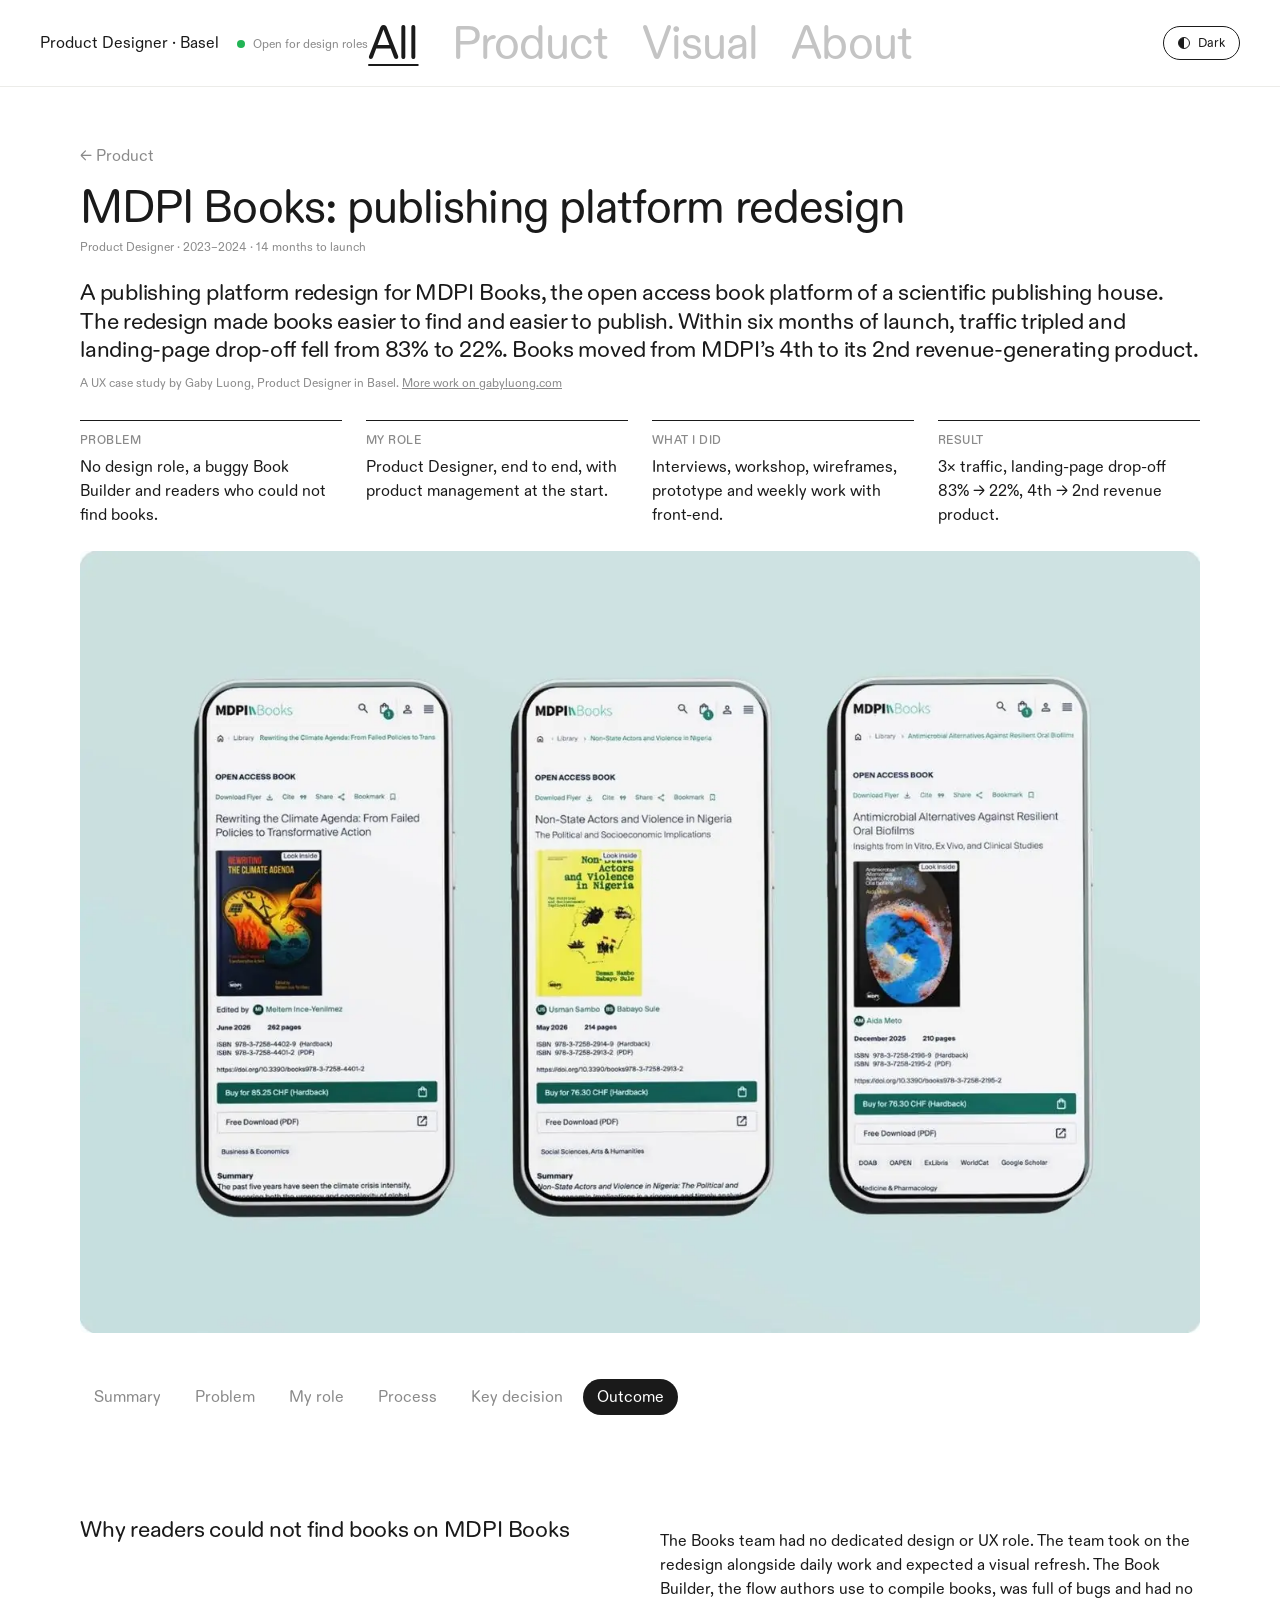
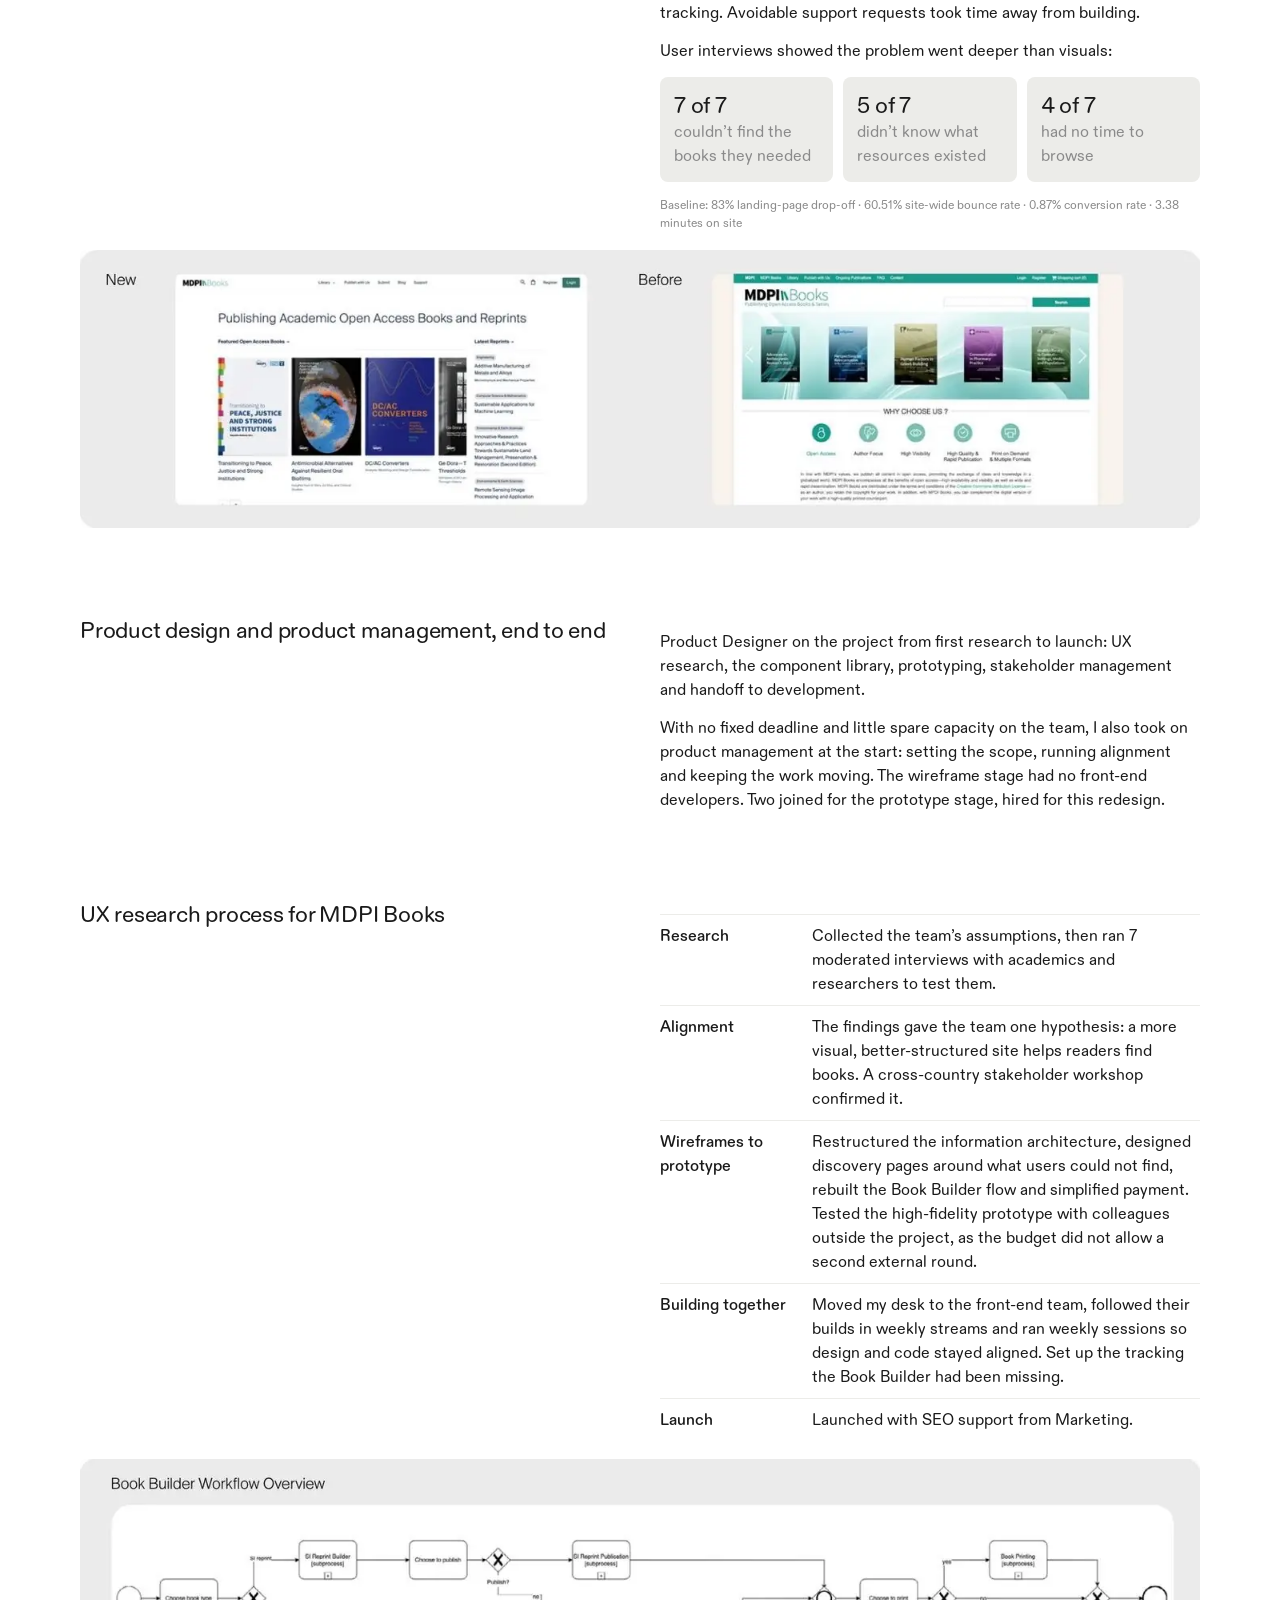
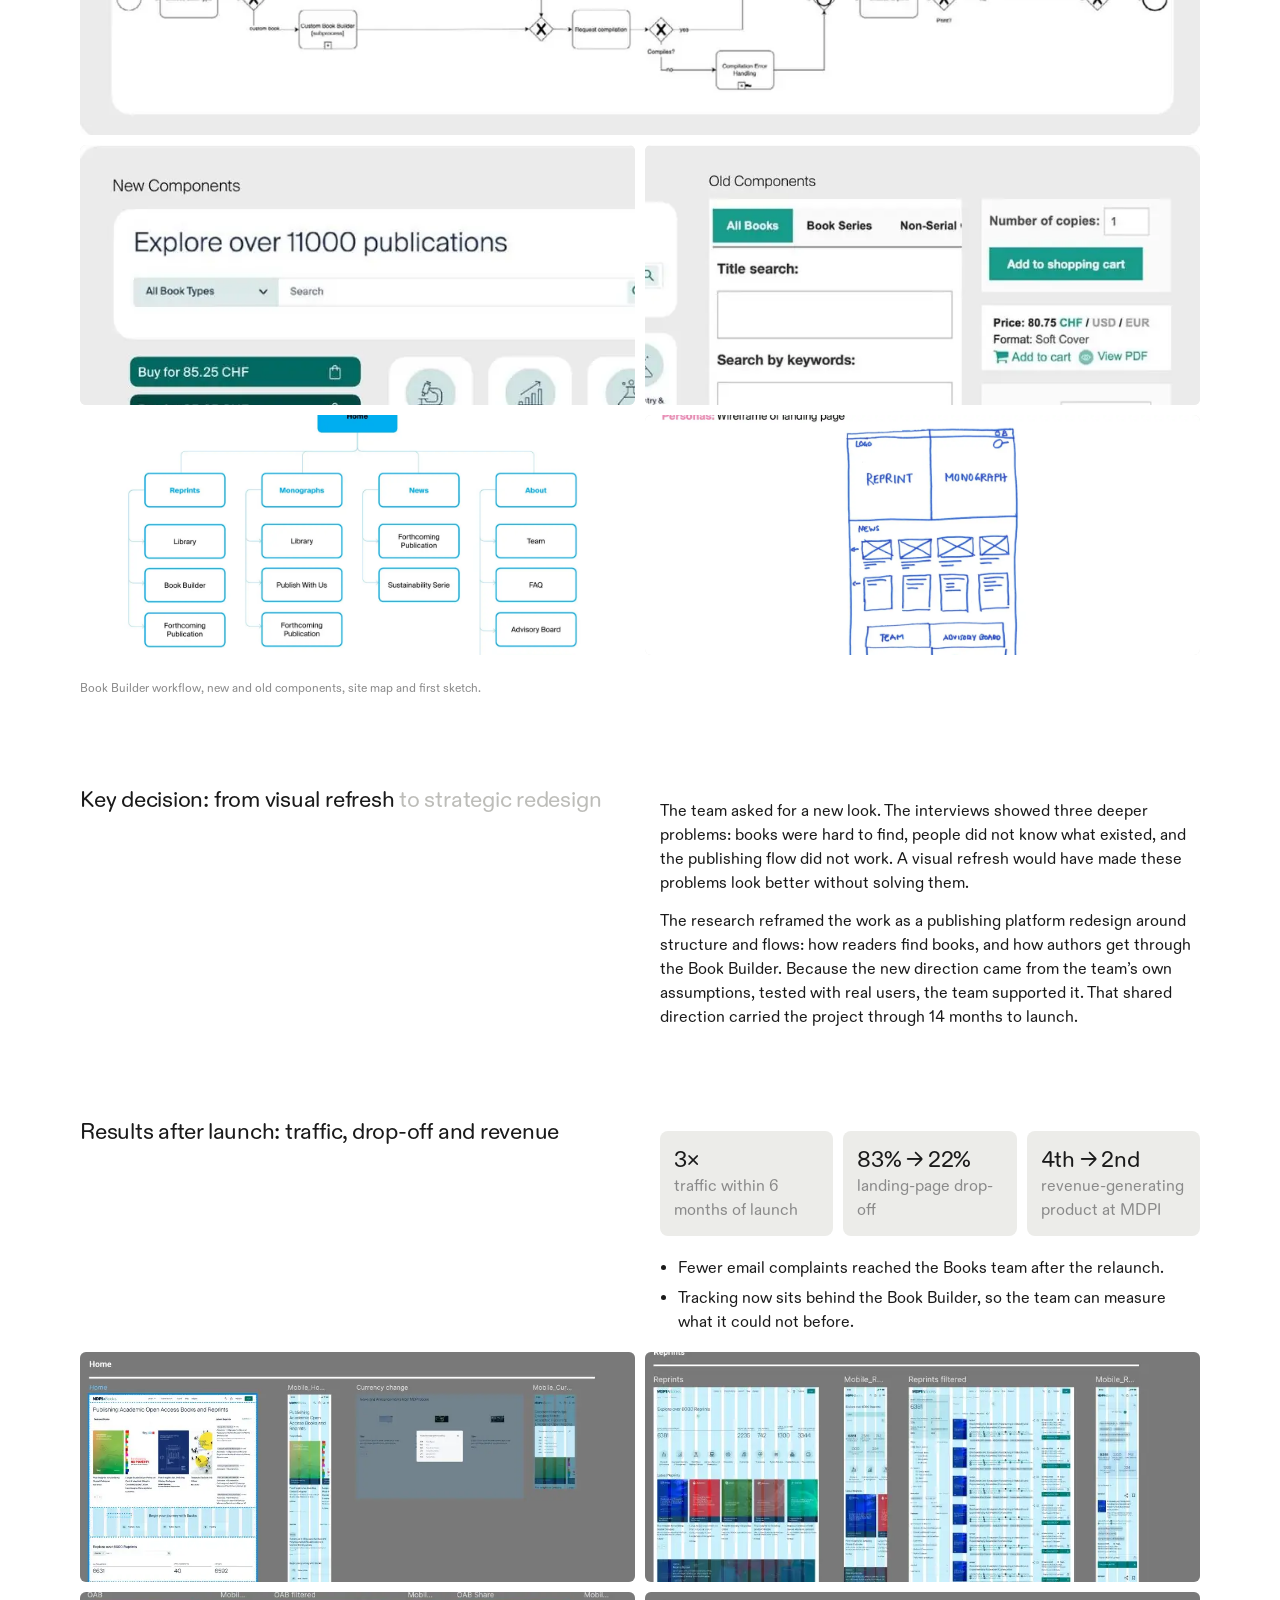
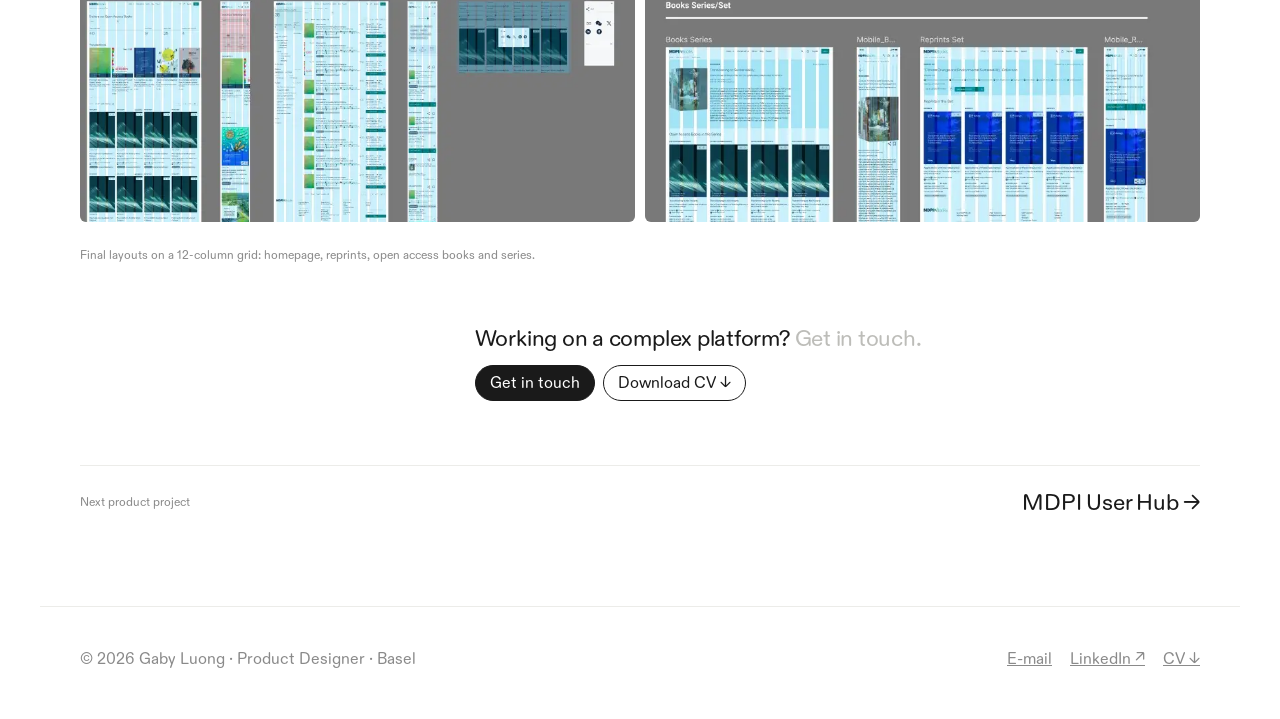
==== commit 100a2509: "Switch domain to www.gabyluong.com Co-Authored-By: Claude Opus 5.5 <noreply@anthropic.com> Claude-Se" ====
--- a/books/index.html
+++ b/books/index.html
@@ -1 +1 @@
-<!doctype html><html lang="en"><head><meta charset="utf-8"><title>Gaby Luong</title><meta name="robots" content="noindex"><link rel="canonical" href="https://www.gabyluong.ch/#work-books"><meta http-equiv="refresh" content="0; url=/#work-books"><script>location.replace('/#work-books')</script></head><body><a href="/#work-books">Continue to the case study</a></body></html>
+<!doctype html><html lang="en"><head><meta charset="utf-8"><title>Gaby Luong</title><meta name="robots" content="noindex"><link rel="canonical" href="https://www.gabyluong.com/#work-books"><meta http-equiv="refresh" content="0; url=/#work-books"><script>location.replace('/#work-books')</script></head><body><a href="/#work-books">Continue to the case study</a></body></html>
